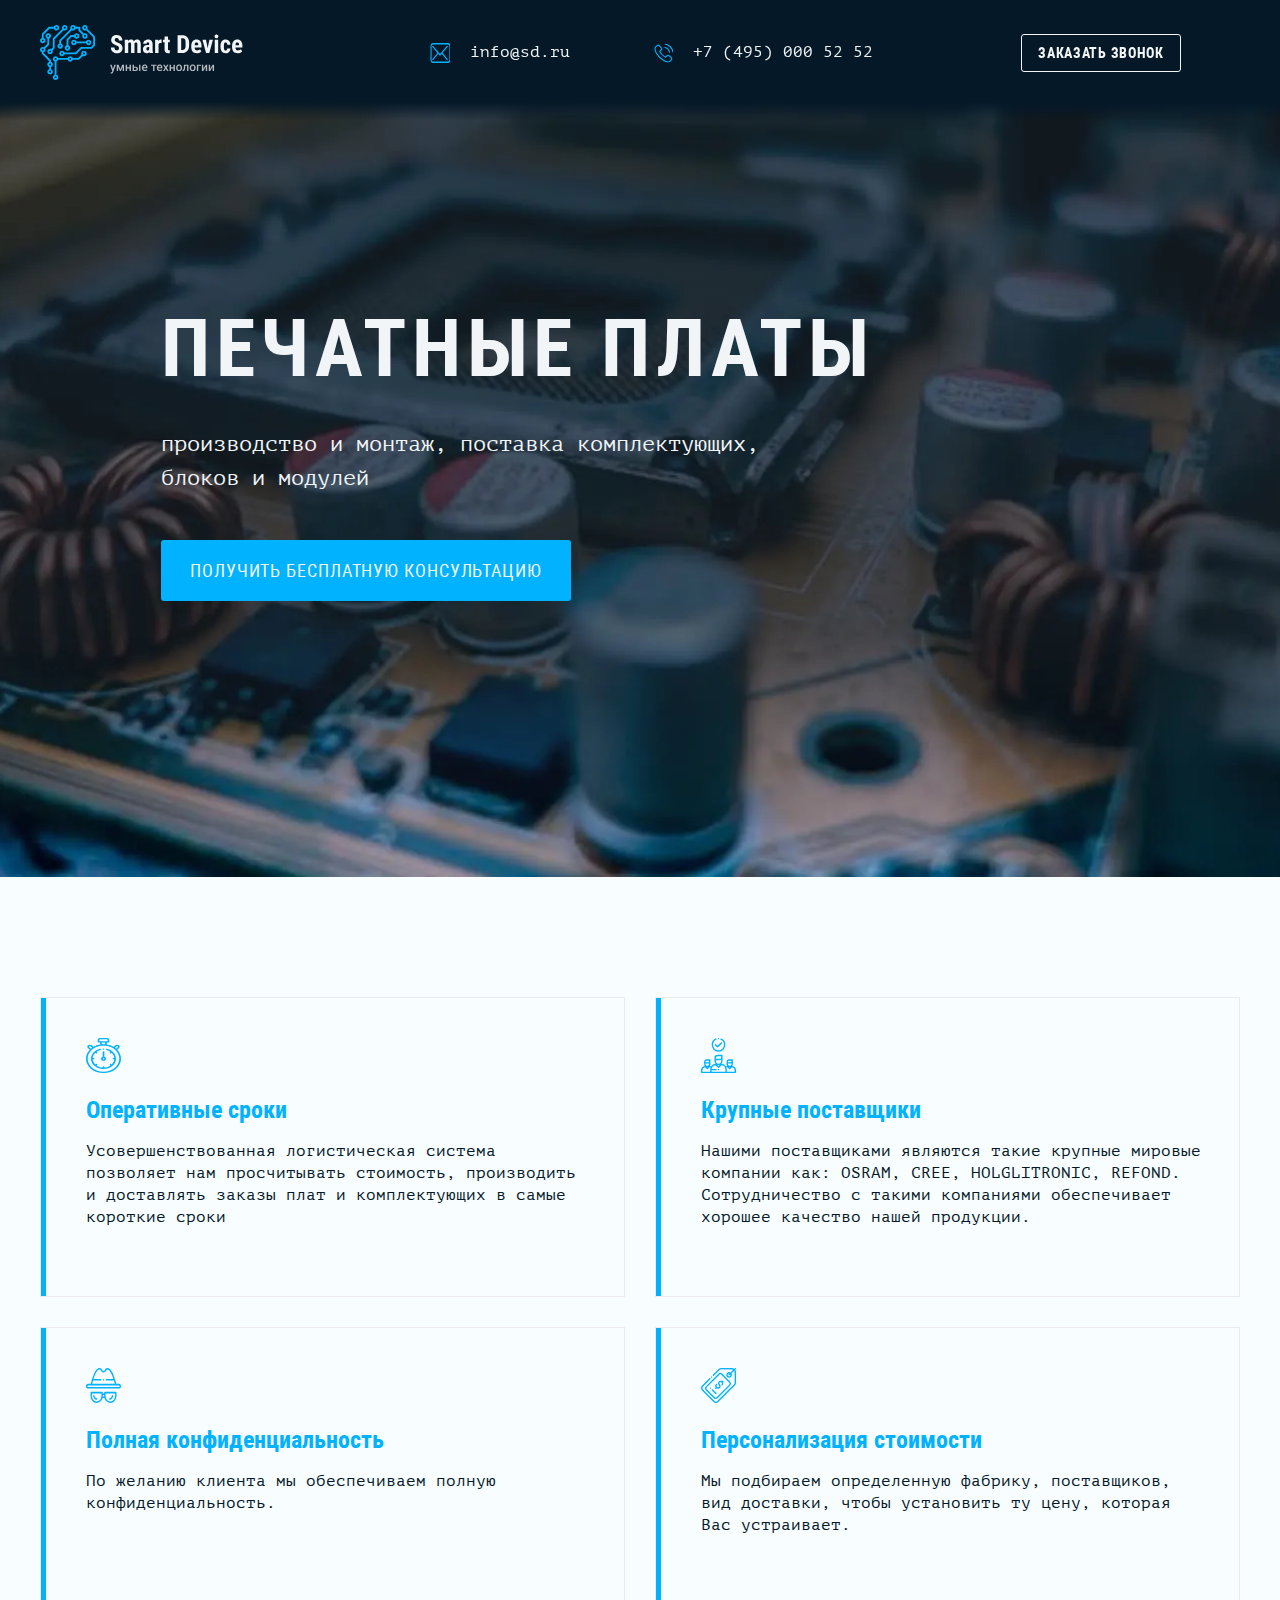
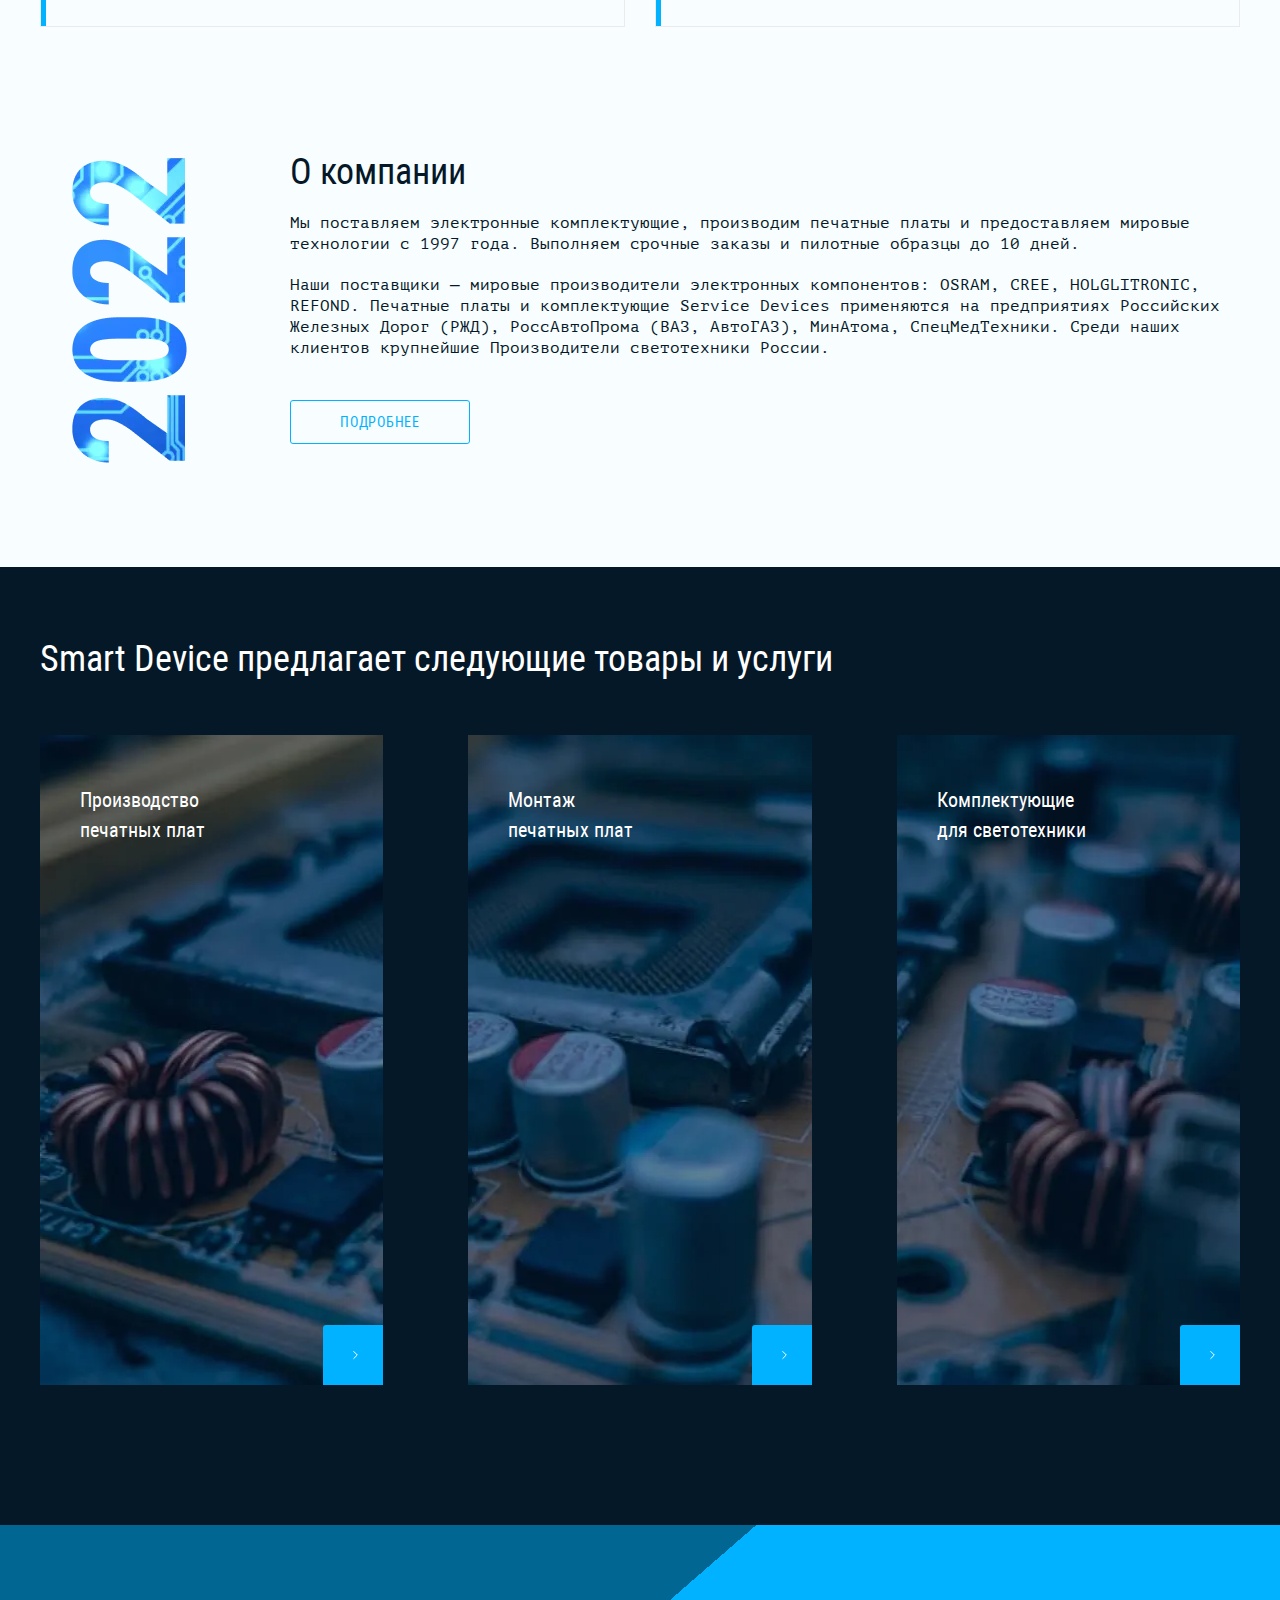
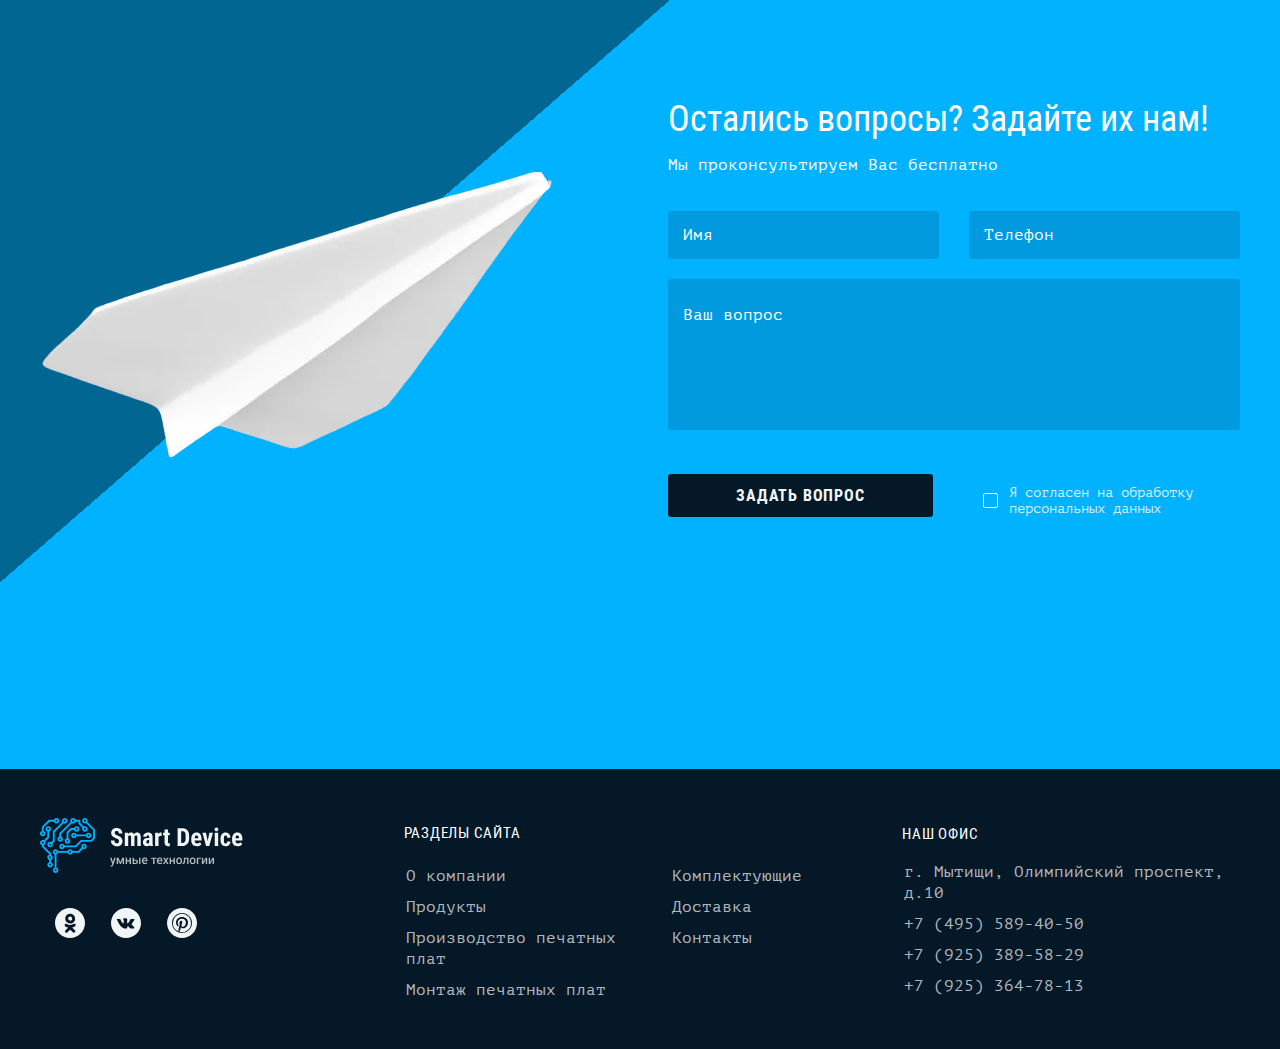
==== index.html @ c91c48a9 "first commit" ====
<!DOCTYPE html>
<html lang="ru">
  <head>
    <meta charset="UTF-8">
    <meta http-equiv="X-UA-Compatible" content="IE=edge">
    <meta name="viewport" content="width=device-width, initial-scale=1.0">
    <meta name="description" content="Smart Device">
    <title>Smart Device</title>
    <link rel="preload" href="fonts/ptmono.woff2" type="font/woff2" as="font" crossorigin="anonymous"><link rel="preload" href="fonts/Robotocondensed.woff2" type="font/woff2" as="font" crossorigin="anonymous"><link rel="preload" href="fonts/Robotocondensedbold.woff2" type="font/woff2" as="font" crossorigin="anonymous">
    <link rel="stylesheet" href="css/style.min.css">
    <link rel="icon" href="favicon.ico">
    <link rel="icon" href="img/favicons/favicon.svg" type="image/svg+xml">
    <link rel="apple-touch-icon" href="img/favicons/apple-touch-icon.png">
  </head>
  <body>
    <header class="main-header">
      <div class="container">
        <div class="main-header__wrapper">
          <a class="main-header__logo logo" href="index.html" aria-label="Главная страница">
            <picture>
              <source media="(max-width: 767px)" srcset="img/background-image/icons/logo-mobile.svg" width="35" height="35">
              <img class="logo__img" src="img/background-image/icons/logo-desktop.svg" width="215" height="55" alt="Логотип магазина печатных плат Smart Device">
            </picture>
          </a>
          <ul class="main-header__list contacts-list list">
            <li class="contacts-list__item">
              <a class="contacts-list__link" href="mailto:info@sd.ru" aria-label="Написать в магазин Smart Device">
                <svg class="contacts-list__icon" viewBox="0 0 20 20" aria-hidden="true" focusable="false" width="20" height="20">
                  <use xlink:href="img/sprite.svg#mail"></use>
                </svg>
                <span class="contacts-list__text">info@sd.ru</span>
              </a>
            </li>
              <li class="contacts-list__item">
              <a class="contacts-list__link" href="tel:+74950005252" aria-label="Позвонить в магазин Smart Device">
                  <svg class="contacts-list__icon" viewBox="0 0 20 20" aria-hidden="true" focusable="false" width="19" height="20">
                    <use xlink:href="img/sprite.svg#phone"></use>
                  </svg>
                  <span class="contacts-list__text">+7 (495) 000 52 52</span>
                </a>
            </li>
          </ul>
          <button class="main-header__button button button--transparent" data-open-modal="feedback">Заказать звонок</button>
        </div>
      </div>
    </header>
      <main>
        <h1 class="visually-hidden">Интернет-магазин печатных плат Smart Device</h1>
        <section class="promo">
          <div class="promo__image-wrapper">
          <picture>
            <source type="image/webp" media="(max-width: 767px)" srcset="img/background-image/mobile/promo.webp 1x, img/background-image/retina/promo-mobile@2x.webp 2x">
            <source type="image/webp" media="(max-width: 1023px)" srcset="img/background-image/tablet/promo.webp 1x, img/background-image/retina/promo-tablet@2x.webp 2x">
            <source type="image/webp" srcset="img/background-image/desktop/promo-image-desktop.webp 1x, img/background-image/retina/promo-desktop@2x.webp 2x">
            <source media="(max-width: 767px)" srcset="img/background-image/mobile/promo.jpg 1x, img/background-image/retina/promo-mobile@2x.jpg 2x">
            <source media="(max-width: 1023px)" srcset="img/background-image/tablet/promo.jpg 1x, img/background-image/retina/promo-tablet@2x.jpg 2x">
            <img class="promo__img" src="img/background-image/desktop/promo-image-desktop.jpg" srcset="img/background-image/retina/promo-desktop@2x.jpg" width="350" height="650" alt="Фон для блока Промо">
          </picture>
        </div>
          <div class="container promo__content">
          <h2>Печатные платы</h2>
          <p>производство и&nbsp;монтаж, поставка комплектующих, <br>блоков и&nbsp;модулей</p>
          <a class="promo__link button" href="#feedback" aria-label="Перейти к форме обратной связи">
            <span class="promo__fulltext">Получить бесплатную консультацию</span>
            <span class="promo__shorttext">Получить консультацию</span>
          </a>
          </div>
        </section>
        <section class="features container">
          <h2 class="visually-hidden">Преимущества</h2>
          <ul class="features__list list">
            <li class="features__item">
              <svg class="features__icon" viewBox="0 0 35 35" aria-hidden="true" focusable="false" width="35" height="35">
                <use xlink:href="img/sprite.svg#clock"></use>
              </svg>
              <h3 class="features__title">Оперативные сроки</h3>
              <p class="features__text">Усовершенствованная логистическая система позволяет нам <br>просчитывать стоимость, производить и&nbsp;доставлять заказы плат и&nbsp;комплектующих в&nbsp;самые короткие сроки</p>
            </li>
            <li class="features__item">
              <svg class="features__icon" viewBox="0 0 35 35" aria-hidden="true" focusable="false" width="35" height="35">
                <use xlink:href="img/sprite.svg#provider"></use>
              </svg>
              <h3 class="features__title">Крупные поставщики</h3>
              <p class="features__text">Нашими поставщиками являются такие крупные мировые компании как: OSRAM, CREE, <br> HOLGLITRONIC, REFOND. Сотрудничество с&nbsp;такими <br> компаниями обеспечивает хорошее качество нашей продукции.
              </p>
            </li>
            <li class="features__item features__item--short">
              <svg class="features__icon" viewBox="0 0 35 35" aria-hidden="true" focusable="false" width="35" height="35">
                <use xlink:href="img/sprite.svg#confidential"></use>
              </svg>
              <h3 class="features__title">Полная конфиденциальность</h3>
              <p class="features__text">По&nbsp;желанию клиента мы&nbsp;обеспечиваем полную конфиденциальность.
              </p>
            </li>
            <li class="features__item features__item--short">
              <svg class="features__icon" viewBox="0 0 35 35" aria-hidden="true" focusable="false" width="35" height="35">
                <use xlink:href="img/sprite.svg#price-tag"></use>
              </svg>
              <h3 class="features__title">Персонализация стоимости</h3>
              <p class="features__text">Мы подбираем определенную&nbsp;фабрику, поставщиков, вид <br> доставки, чтобы <br> установить ту&nbsp;цену, <br> которая Вас устраивает.
              </p>
            </li>
          </ul>
        </section>
        <section class="about">
          <div class="about-wrapper container" data-accordion="parent">
            <div class="about__image-wrapper">
              <picture>
                <source type="image/webp" srcset="img/background-image/desktop/2023.webp 1x, img/background-image/retina/2023@2x.webp 2x">
                <img class="about__image" src="img/background-image/desktop/2023.png" srcset="img/background-image/retina/2023@2x.png" width="150" height="320" loading="lazy" alt="Цифры 2022">
              </picture>
            </div>
            <div class="about__content"  data-accordion="element">
              <h3 class="about__title">О компании</h3>
              <div class="about__text-wrapper">
                <p>Мы&nbsp;поставляем электронные комплектующие, производим печатные платы и&nbsp;предоставляем мировые технологии с&nbsp;1997&nbsp;года. Выполняем срочные заказы и&nbsp;пилотные образцы до&nbsp;10&nbsp;дней.
                </p>
                <p>Наши поставщики&nbsp;&mdash; мировые производители электронных компонентов: OSRAM, CREE, HOLGLITRONIC, REFOND.
                <span class="about__text-mobile">Печатные платы и&nbsp;комплектующие Service Devices применяются на&nbsp;предприятиях Российских Железных Дорог (РЖД), РоссАвтоПрома (ВАЗ, АвтоГАЗ), МинАтома, СпецМедТехники. Среди наших клиентов крупнейшие Производители светотехники России.</span>
                </p>
                <div class="about__accordion-content" data-accordion="content">
                  <p class="about__text-more">Smart Device&nbsp;&mdash; это команда профессионалов. Через нас прошло более 1&nbsp;000&nbsp;000&nbsp;клиентов, 70% из&nbsp;которых продолжают сотрудничество по&nbsp;сей день. На&nbsp;данный момент насчитывается более 14&nbsp;офисов по&nbsp;всей стране и&nbsp;20&nbsp;городов присутствия.</p>
                  <p>Мы&nbsp;стремимся к&nbsp;постоянному развитию и&nbsp;повышению уровня качества продукции, производимой внутри компании. Использование инновационных технологий помогает экономить деньги и&nbsp;время наших клиентов.</p>
                </div>
              </div>
              <button class="about__button button button--white" type="button" data-accordion="button">Подробнее</button>
            </div>
          </div>
        </section>
        <section class="services">
          <div class="container">
            <h3>Smart Device предлагает&nbsp;следующие товары и&nbsp;услуги</h3>
            <h4>Товары и&nbsp;услуги <br> Smart Device</h4>
            <ul class="services__list">
              <li class="services__item">
                <a class="services__link" href="mounting.html" aria-label="Производство печатных плат">
                  <div class="services__image-wrapper">
                    <picture>
                      <source type="image/webp" media="(max-width: 767px)" srcset="img/background-image/mobile/card1.webp 1x, img/background-image/retina/card1-mobile@2x.webp 2x">
                      <source type="image/webp" media="(max-width: 1023px)" srcset="img/background-image/tablet/card1.webp 1x, img/background-image/retina/card1-tablet@2x.webp 2x">
                      <source type="image/webp" srcset="img/background-image/desktop/card1.webp 1x, img/background-image/retina/card1-desktop@2x.webp 2x">
                      <source media="(max-width: 767px)" srcset="img/background-image/mobile/card1.jpg 1x, img/background-image/retina/card1-mobile@2x.jpg 2x">
                      <source media="(max-width: 1023px)" srcset="img/background-image/tablet/card1.jpg 1x, img/background-image/retina/card1-tablet@2x.jpg 2x">
                      <img src="img/background-image/desktop/card1.png" srcset="img/background-image/retina/card1-desktop@2x.jpg" width="350" height="650" loading="lazy" alt="Фон для карточки 1">
                    </picture>
                  </div>
                  <div class="services__item-content">
                    <h5>Производство <br> печатных плат</h5>
                  </div>
                  <span class="services__button">
                    <svg class="services__icon" aria-hidden="true" focusable="false" width="10" height="10">
                      <use xlink:href="img/sprite.svg#services-arrow"></use>
                    </svg>
                  </span>
                </a>
              </li>
              <li class="services__item">
                <a class="services__link" href="production.html" aria-label="Производство печатных плат">
                  <div class="services__image-wrapper">
                    <picture>
                      <source type="image/webp" media="(max-width: 767px)" srcset="img/background-image/mobile/card2.webp 1x, img/background-image/retina/card2-mobile@2x.webp 2x">
                      <source type="image/webp" media="(max-width: 1023px)" srcset="img/background-image/tablet/card2.webp 1x, img/background-image/retina/card2-tablet@2x.webp 2x">
                      <source type="image/webp" srcset="img/background-image/desktop/card2.webp 1x, img/background-image/retina/card2-desktop@2x.webp 2x">
                      <source media="(max-width: 767px)" srcset="img/background-image/mobile/card2.jpg 1x, img/background-image/retina/card2-mobile@2x.jpg 2x">
                      <source media="(max-width: 1023px)" srcset="img/background-image/tablet/card2.jpg 1x, img/background-image/retina/card2-tablet@2x.jpg 2x">
                      <img src="img/background-image/desktop/card2.png" srcset="img/background-image/retina/card2-desktop@2x.jpg" width="350" height="650" loading="lazy" alt="Фон для карточки 2">
                    </picture>
                  </div>
                  <div class="services__item-content">
                    <h5>Монтаж <br> печатных плат</h5>
                  </div>
                  <span class="services__button">
                  <svg class="services__icon" aria-hidden="true" focusable="false" width="10" height="10">
                    <use xlink:href="img/sprite.svg#services-arrow"></use>
                  </svg>
                  </span>
                </a>
              </li>
              <li class="services__item">
                <a class="services__link" href="components.html" aria-label="Комплектующие для светотехники">
                  <div class="services__image-wrapper">
                    <picture>
                      <source type="image/webp" media="(max-width: 767px)" srcset="img/background-image/mobile/card3.webp 1x, img/background-image/retina/card3-mobile@2x.webp 2x">
                      <source type="image/webp" media="(max-width: 1023px)" srcset="img/background-image/tablet/card3.webp 1x, img/background-image/retina/card3-tablet@2x.webp 2x">
                      <source type="image/webp" srcset="img/background-image/desktop/card3.webp 1x, img/background-image/retina/card3-desktop@2x.webp 2x">
                      <source media="(max-width: 767px)" srcset="img/background-image/mobile/card3.jpg 1x, img/background-image/retina/card3-mobile@2x.jpg 2x">
                      <source media="(max-width: 1023px)" srcset="img/background-image/tablet/card3.jpg 1x, img/background-image/retina/card3-tablet@2x.jpg 2x">
                      <img src="img/background-image/desktop/card3.png" srcset="img/background-image/retina/card3-desktop@2x.jpg" width="350" height="650" loading="lazy" alt="Фон для карточки 3">
                    </picture>
                  </div>
                  <div class="services__item-content">
                    <h5>Комплектующие <br> для светотехники</h5>
                  </div>
                  <span class="services__button">
                    <svg class="services__icon" aria-hidden="true" focusable="false" width="10" height="10">
                      <use xlink:href="img/sprite.svg#services-arrow"></use>
                    </svg>
                  </span>
                </a>
              </li>
            </ul>
          </div>
        </section>
        <section class="feedback" id="feedback">
          <div class="container feedback__wrapper" data-form-validate data-callback="base">
            <div class="feedback__image-wrapper">
              <picture>
              <source type="image/webp" srcset="img/background-image/desktop/paper_airplane.webp 1x, img/background-image/retina/paper_airplane@2x.webp 2x">
              <img src="img/background-image/desktop/paper_airplane.png" srcset="img/background-image/retina/paper_airplane@2x.png" width="510" height="285" loading="lazy" alt="Изображение бумажного самолета">
            </picture>
            </div>
            <div class="feedback__content-wrapper">
              <h5 class="feedback__subtitle">Остались вопросы? Задайте их&nbsp;нам!</h5>
              <p>Мы&nbsp;проконсультируем Вас бесплатно</p>
              <form class="feedback__form feedback-form" action="https://echo.htmlacademy.ru/" method="post">
                <div class="feedback-form__input-wrapper">
                  <label for="name" data-required data-validate-type="text" data-limitation="name" data-message-base="Обязательное поле" data-message-extra="Проверьте корректность заполнения поля">
                    <input class="feedback-form__input" type="text" name="name" id="name" placeholder="Имя" aria-label="Укажите ваше имя" autocomplete="off" required data-focus>
                  </label>
                  <label for="phone" data-required data-validate-type="phone" data-message-base="Обязательное поле" data-message-extra="Проверьте корректность заполнения поля">
                    <input class="feedback-form__input" type="tel" name="tel" id="phone" placeholder="Телефон" aria-label="Укажите ваш номер телефона" required  autocomplete="off">
                  </label>
                </div>
                <label for="question">
                  <textarea class="feedback-form__textarea" name="question" id="question" placeholder="Ваш вопрос" rows="6" aria-label="Задайте ваш вопрос"></textarea>
                </label>
                <div class="feedback-form__button-wrapper">
                  <label class="feedback-form__checkbox-wrapper" for="approval" data-required data-validate-type="checkbox" data-message-base="Обязательное поле">
                    <input class="feedback-form__checkbox" type="checkbox" name="approval" id="approval" aria-label="Согласие на обработку персональных данных">
                    <span>Я&nbsp;согласен на&nbsp;обработку <br> персональных данных</span>
                  </label>
                  <button class="feedback-form__button button button--dark" type="submit">Задать вопрос</button>
                </div>
              </form>
            </div>
          </div>
        </section>
      </main>
      <footer class="page-footer">
        <div class="page-footer__wrapper container" data-accordion="parent" data-destroy="(max-width: 767px)" data-single>
          <section class="page-footer__social social">
            <h5 class="visually-hidden">Социальные сети</h5>
            <a class="social__logo logo" href="index.html" aria-label="Главная страница">
              <img class="logo__img logo__img--footer" src="img/background-image/icons/logo-desktop.svg" width="215" height="55" alt="Логотип магазина печатных плат Smart Device" loading="lazy">
            </a>
            <ul class="social__social-list social-list list">
              <li class="social-list__item">
                <a class="social-list__link social-list__link--ok" href="#" target="_blank" aria-label="Перейти на нашу страницу в Одноклассниках">
                  <svg class="social-list__icon" viewBox="0 0 40 40" aria-hidden="true" focusable="false" width="40" height="40">
                    <use xlink:href="img/sprite.svg#ok"></use>
                  </svg>
                </a>
              </li>
              <li class="social-list__item">
                <a class="social-list__link social-list__link--vk" href="#" target="_blank" aria-label="Перейти на нашу страницу Вконтакте">
                  <svg class="social-list__icon" viewBox="0 0 40 40" aria-hidden="true" focusable="false" width="40" height="40">
                    <use xlink:href="img/sprite.svg#vk"></use>
                  </svg>
                </a>
              </li>
              <li class="social-list__item">
                <a class="social-list__link social-list__link--pinterest" href="#" target="_blank" aria-label="Перейти на нашу страницу в Пинтерест">
                  <svg class="social-list__icon" viewBox="0 0 40 40" aria-hidden="true" focusable="false" width="40" height="40">
                    <use xlink:href="img/sprite.svg#pinterest"></use>
                  </svg>
                </a>
              </li>
            </ul>
          </section>
          <section class="page-footer__site-menu site-menu page-footer__accordion" data-accordion="element">
            <div class="site-menu__title-wrapper" data-accordion="button" tabindex="0" aria-label="Развернуть/свернуть список с разделами сайта">
              <h5 class="site-menu__title">Разделы сайта</h5>
              <button class="site-menu__button" type="button"></button>
            </div>
            <div class="site-menu__wrapper" data-accordion="content">
              <nav class=" site-menu__navigation footer-navigation page-footer__accordion-content">
                <ul class="footer-navigation__list list">
                  <li class="footer-navigation__item">
                    <a class="footer-navigation__link" href="#">О компании</a>
                  </li>
                  <li class="footer-navigation__item">
                    <a class="footer-navigation__link" href="#">Продукты</a>
                  </li>
                  <li class="footer-navigation__item">
                    <a class="footer-navigation__link" href="production.html">Производство&nbsp;печатных <br> плат</a>
                  </li>
                  <li class="footer-navigation__item">
                    <a class="footer-navigation__link" href="mounting.html">Монтаж печатных плат</a>
                  </li>
                </ul>
                <ul class="footer-navigation__list list">
                  <li class="footer-navigation__item">
                    <a class="footer-navigation__link" href="components.html">Комплектующие</a>
                  </li>
                  <li class="footer-navigation__item">
                    <a class="footer-navigation__link" href="#">Доставка</a>
                  </li>
                  <li class="footer-navigation__item">
                    <a class="footer-navigation__link" href="#">Контакты</a>
                  </li>
                </ul>
              </nav>
            </div>
    </section>
    <section class="page-footer__contacts footer-contacts page-footer__accordion" data-accordion="element">
      <div class="footer-contacts__title-wrapper" data-accordion="button" aria-label="Развернуть/свернуть список контактов">
        <h5 class="footer-contacts__title">Наш офис</h5>
        <button class="footer-contacts__button" type="button"></button>
      </div>
        <div>
          <ul class="footer-contacts__list list page-footer__accordion-content" data-accordion="content">
            <li class="footer-contacts__item">
              <address class="footer-contacts__address">г.&nbsp;Мытищи,&nbsp;Олимпийский&nbsp;проспект, д.10</address>
            </li>
            <li class="footer-contacts__item">
              <a class="footer-contacts__link" href="tel:+74955894050" aria-label="Позвонить в магазин Smart Device">+7 (495) 589-40-50</a>
            </li>
            <li class="footer-contacts__item">
              <a class="footer-contacts__link" href="tel:+79253895829" aria-label="Позвонить в магазин Smart Device">+7 (925) 389-58-29</a>
            </li>
            <li class="footer-contacts__item">
              <a class="footer-contacts__link" href="tel:+79253647813" aria-label="Позвонить в магазин Smart Device">+7 (925) 364-78-13</a>
            </li>
          </ul>
        </div>
    </section>
        </div>
      </footer>


    <!-- Модалки -->
    <div class="modal modal--preload" data-modal="feedback">
      <div class="modal__wrapper">
        <div class="modal__overlay" data-close-modal></div>
        <div class="modal__content">
          <button class="modal__close-btn" type="button" aria-label="Закрыть попап" data-close-modal>
            <svg viewBox="0 0 20 20" width="20" height="20">
              <use xlink:href="img/sprite.svg#close-button"></use>
            </svg>
          </button>
          <div class="modal__feedback-form" data-form-validate>
            <h5>Закажите звонок</h5>
            <p>Оставьте контакты, мы&nbsp;проконсультируем <br> вас бесплатно в&nbsp;удобное время</p>
            <form class="feedback-form feedback-form--modal" action="https://echo.htmlacademy.ru/" method="post">
              <div class="feedback-form__input-wrapper--modal feedback-form__input-wrapper">
                <label for="name-modal" data-required data-validate-type="text" data-limitation="name" data-message-base="Обязательное поле" data-message-extra="Проверьте корректность заполнения поля">
                  <input class="feedback-form__input" type="text" name="name" id="name-modal"type="text" name="name" id="name" placeholder="Имя" aria-label="Укажите ваше имя" autocomplete="off" required data-focus>
                </label>
                <label for="phone-modal" data-required data-validate-type="phone" data-message-base="Обязательное поле" data-message-extra="Проверьте корректность заполнения поля">
                  <input class="feedback-form__input" type="tel" name="tel" id="phone-modal" placeholder="Телефон" aria-label="Укажите ваш номер телефона" required>
                </label>
              </div>
              <textarea name="question" placeholder="Ваш вопрос" rows="6" aria-label="Задайте ваш вопрос"></textarea>
              <div class="feedback-form__button-wrapper feedback-form__button-wrapper--modal">
                <label class="feedback-form__checkbox-wrapper" data-required data-validate-type="checkbox" data-message-base="Обязательное поле">
                  <input type="checkbox" name="approval" aria-label="Согласие на обработку персональных данных">
                  <span>Я&nbsp;согласен на&nbsp;обработку персональных данных</span>
                </label>
                <button class="feedback-form__button button button--dark button--modal" type="submit">Отправить</button>
              </div>
            </form>
          </div>
        </div>
      </div>
    </div>
    <script src="js/vendor.min.js"></script>
    <script src="js/main.min.js"></script>
  </body>
</html>
---- css/style.min.css ----
/*! normalize.css v8.0.1 | MIT License | github.com/necolas/normalize.css */
html{-webkit-text-size-adjust:100%}details,main{display:block}h1{margin:.67em 0;font-size:2em}hr{-webkit-box-sizing:content-box;box-sizing:content-box;height:0;overflow:visible}code,kbd,pre,samp{font-size:1em;font-family:monospace,monospace}a{background-color:transparent;color:#041827;text-decoration:none}abbr[title]{-webkit-text-decoration:underline dotted;text-decoration:underline dotted;border-bottom:none}b,strong{font-weight:bolder}small{font-size:80%}sub,sup{position:relative;font-size:75%;line-height:0;vertical-align:baseline}sub{bottom:-.25em}sup{top:-.5em}img{border-style:none}button,input,optgroup,select,textarea{margin:0;font-size:100%;line-height:1.15;font-family:inherit}button,input{overflow:visible}button,select{text-transform:none}[type=button]::-moz-focus-inner,[type=reset]::-moz-focus-inner,[type=submit]::-moz-focus-inner,button::-moz-focus-inner{padding:0;border-style:none}[type=button]:-moz-focusring,[type=reset]:-moz-focusring,[type=submit]:-moz-focusring,button:-moz-focusring{outline:1px dotted ButtonText}fieldset{padding:.35em .75em .625em}legend{display:table;max-width:100%;color:inherit;white-space:normal}progress{vertical-align:baseline}textarea{overflow:auto;resize:none}[type=checkbox],[type=radio],legend{-webkit-box-sizing:border-box;box-sizing:border-box;padding:0}[type=number]::-webkit-inner-spin-button,[type=number]::-webkit-outer-spin-button{height:auto}[type=search]{outline-offset:-2px;-webkit-appearance:textfield}[type=search]::-webkit-search-decoration{-webkit-appearance:none}::-webkit-file-upload-button{font:inherit;-webkit-appearance:button}summary{display:list-item}[hidden],template{display:none}@font-face{font-family:"Roboto Condensed";font-style:bold;font-weight:700;src:url(../fonts/Robotocondensedbold.woff2) format("woff2"),url(../fonts/Robotocondensedbold.woff) format("woff");font-display:swap}@font-face{font-family:"Roboto Condensed";font-style:normal;font-weight:400;src:url(../fonts/Robotocondensed.woff2) format("woff2"),url(../fonts/Robotocondensed.woff) format("woff");font-display:swap}@font-face{font-family:"PT Mono";font-style:normal;font-weight:400;src:url(../fonts/ptmono.woff2) format("woff2"),url(../fonts/ptmono.woff2) format("woff");font-display:swap}*,::after,::before{-webkit-box-sizing:border-box;box-sizing:border-box}body,html{padding:0;scroll-behavior:smooth;height:100%;margin:0}html{font-style:normal;font-family:"PT Mono","Courier New",monospace;font-size:16px;line-height:21px;color:#041827;-webkit-font-smoothing:antialiased;-moz-osx-font-smoothing:grayscale;text-rendering:optimizeLegibility}body{width:100%;display:-webkit-box;display:-ms-flexbox;display:flex;-webkit-box-orient:vertical;-webkit-box-direction:normal;-ms-flex-direction:column;flex-direction:column;overflow-x:hidden;background-color:#f8fdff}main{-webkit-box-flex:1;-ms-flex:1 0 auto;flex:1 0 auto}img,video{display:block;max-width:100%;height:auto}input:-webkit-autofill{-webkit-box-shadow:inset 0 0 0 1000px #f2f5f6;box-shadow:inset 0 0 0 1000px #f2f5f6;-webkit-text-fill-color:#041827}input,select,textarea{border-radius:0}input::-webkit-input-placeholder,textarea::-webkit-input-placeholder{opacity:1}input::-moz-placeholder,textarea::-moz-placeholder{opacity:1}input:-ms-input-placeholder,textarea:-ms-input-placeholder{opacity:1}input::-ms-input-placeholder,textarea::-ms-input-placeholder{opacity:1}input::placeholder,textarea::placeholder{opacity:1}input:invalid,textarea:invalid{-webkit-box-shadow:none;box-shadow:none}input::-ms-clear,input::-ms-reveal{display:none}input[type=search]::-webkit-search-cancel-button,input[type=search]::-webkit-search-decoration,input[type=search]::-webkit-search-results-button,input[type=search]::-webkit-search-results-decoration{-webkit-appearance:none;appearance:none}input::-webkit-inner-spin-button,input::-webkit-outer-spin-button{margin:0;-webkit-appearance:none;appearance:none}input[type=number]{-webkit-appearance:textfield;-moz-appearance:textfield;appearance:textfield}input:matches([type=email],[type=number],[type=password],[type=search],[type=tel],[type=text],[type=url]),select,textarea{-webkit-appearance:none;-moz-appearance:none;appearance:none}[type=button],[type=reset],[type=submit],button{-webkit-appearance:none;-moz-appearance:none;appearance:none}.wrapper{position:relative;display:-webkit-box;display:-ms-flexbox;display:flex;-webkit-box-orient:vertical;-webkit-box-direction:normal;-ms-flex-direction:column;flex-direction:column;min-height:100vh;min-height:calc(100*var(--vh, 1vh))}.wrapper .footer,.wrapper .header{-ms-flex-negative:0;flex-shrink:0}.wrapper main{-webkit-box-flex:1;-ms-flex-positive:1;flex-grow:1}.rouble{font-family:"Rouble","Arial",sans-serif;text-transform:lowercase!important;font-weight:400!important}.visually-hidden{position:absolute;width:1px;height:1px;margin:-1px;padding:0;overflow:hidden;white-space:nowrap;border:0;clip:rect(0 0 0 0);-webkit-clip-path:inset(100%);clip-path:inset(100%)}.scroll-lock-ios{position:fixed;overflow:hidden}.scroll-lock{overflow:hidden}.no-scrollbar{-ms-overflow-style:none;scrollbar-width:none}.no-scrollbar::-webkit-scrollbar{display:none}.no-transition{-webkit-transition:none!important;-o-transition:none!important;transition:none!important}.js-focus-visible :focus:not(.focus-visible){outline:0}.container{-webkit-box-flex:1;-ms-flex-positive:1;flex-grow:1;width:100%;max-width:1302px;margin:0 auto;padding:0 40px}.button{display:-webkit-inline-box;display:-ms-inline-flexbox;display:inline-flex;-webkit-box-pack:center;-ms-flex-pack:center;justify-content:center;min-width:410px;padding:20px 25px;text-align:center;text-transform:uppercase;font-family:"Roboto Condensed",sans-serif;color:#f2f5f6;letter-spacing:.05em;background-color:#00b2ff;border:0;border-radius:3px;cursor:pointer}.button--transparent{min-width:160px;max-width:200px;padding:10px 15px;background-color:transparent;border:#f2f5f6 1px solid;border-radius:3px;font-weight:700;font-size:14px;line-height:16px}.button--dark{padding:12px 20px;min-width:150px;-ms-flex-preferred-size:265px;flex-basis:265px;font-weight:700;font-size:16px;line-height:19px;background-color:#041827}.button--white{min-width:180px;padding:13px 20px;background-color:#f8fdff;color:#00b2ff;border:1px solid #00b2ff;font-size:14px;line-height:16px;letter-spacing:.05em}.button--modal{-ms-flex-preferred-size:auto;flex-basis:auto;width:100%;padding:15px 0}.button:disabled{opacity:.5;pointer-events:none}.button.focus-visible:focus{border:0;outline:2px solid #00b2ff}.main-header{z-index:100;padding-top:25px;padding-bottom:20px;background:-webkit-gradient(linear,left top,left bottom,color-stop(84.9%,#041827),to(rgba(4,24,39,0)));background:-o-linear-gradient(top,#041827 84.9%,rgba(4,24,39,0) 100%);background:linear-gradient(180deg,#041827 84.9%,rgba(4,24,39,0) 100%);position:fixed;top:0;min-height:120px;width:100%;text-align:center}.main-header__wrapper{display:-webkit-box;display:-ms-flexbox;display:flex;-webkit-box-align:center;-ms-flex-align:center;align-items:center;-webkit-box-pack:justify;-ms-flex-pack:justify;justify-content:space-between;-ms-flex-wrap:wrap;flex-wrap:wrap;padding-right:59px}.contacts-list__link.focus-visible:focus,.logo.focus-visible:focus{outline:2px solid #00b2ff}.logo__img{width:215px;height:55px}.contacts-list,.contacts-list__link{display:-webkit-box;display:-ms-flexbox;display:flex;-webkit-box-align:center;-ms-flex-align:center;align-items:center}.contacts-list{margin:0;padding:0 0 0 27px;list-style-type:none;-webkit-box-pack:justify;-ms-flex-pack:justify;justify-content:space-between;-ms-flex-wrap:wrap;flex-wrap:wrap;-ms-flex-preferred-size:480px;flex-basis:480px}.contacts-list__link{gap:20px;padding:5px;color:#f2f5f6}.contacts-list__link:hover{opacity:.6}.contacts-list__link:hover svg{color:#fff}.contacts-list__text{display:block}.promo{position:relative;min-height:877px}.features__item::before,.promo::after{content:"";position:absolute;top:0;height:100%}.promo::after{z-index:-10;right:0;width:100%;background-color:#374758}.promo__image-wrapper{position:absolute;top:0;min-width:320px;width:100vw;height:100%;z-index:-1;min-height:873px}.promo img{width:100vw;height:100%;-o-object-fit:cover;object-fit:cover}.promo__content{padding-top:302px;padding-left:161px;padding-bottom:276px}.promo__content h2{margin:0 0 31px;font-size:80px;line-height:94px;letter-spacing:.07em;color:#f2f5f7;text-transform:uppercase}.promo p{margin:0 0 45px;font-size:22px;line-height:34px;color:#f2f5f7}.promo__link{cursor:pointer;font-size:18px}.promo__fulltext{display:block}.features br,.promo__shorttext,.services h4{display:none}.features{padding-top:120px}.features__list{display:-ms-grid;display:grid;-ms-grid-columns:(1fr)[2];grid-template-columns:repeat(2,1fr);-webkit-column-gap:30px;-moz-column-gap:30px;column-gap:30px;row-gap:30px;margin:0;padding:0;list-style-type:none}.features__item{position:relative;min-height:300px;padding:40px 30px 20px 45px;border:1px solid #ebebeb}.features__item::before{left:0;width:5px;background-color:#00b2ff}.about h3,.features__item h3,.promo__content h2{font-family:"Roboto Condensed",sans-serif}.features__item h3{margin:0 0 13px;font-size:24px;line-height:34px;color:#00b2ff}.features p{margin:0;line-height:22px}.features__icon{margin-bottom:14px;color:#00b2ff}.features__item:hover{color:#f2f5f6;background-color:#00b2ff}.features__item:hover .features__icon,.features__item:hover h3{color:#f2f5f6}.about,.about-wrapper{display:-webkit-box;display:-ms-flexbox;display:flex}.about{position:relative;padding-top:120px;padding-bottom:123px}.about-wrapper{-webkit-box-align:center;-ms-flex-align:center;align-items:center;-webkit-box-pack:justify;-ms-flex-pack:justify;justify-content:space-between}.about__image-wrapper{position:absolute;content:"";top:121px;-ms-flex-negative:0;flex-shrink:0;margin-right:100px}.about__image,.about__image-wrapper{width:150px;height:320px}.about__content{display:-webkit-box;display:-ms-flexbox;display:flex;-webkit-box-orient:vertical;-webkit-box-direction:normal;-ms-flex-direction:column;flex-direction:column;-webkit-box-align:start;-ms-flex-align:start;align-items:start;padding-left:250px}.about h3{margin:0;font-weight:400;font-size:36px;line-height:51px}.about__text-wrapper{margin-bottom:41px}.about p{margin:15px 0 0}.about p:not(:last-of-type){margin-bottom:20px}.services{padding-top:67px;padding-bottom:140px;background-color:#041827}.services__link{padding-bottom:20px;color:#fff;text-decoration:none;height:100%;cursor:pointer;display:block}.services__link:focus,.services__link:hover{outline:2px solid #00b2ff}.feedback input:hover,.feedback textarea:hover,.services__link:active{opacity:.6}.feedback h5,.services h3,.services__item h5{margin:0 0 50px;font-family:"Roboto Condensed",sans-serif;font-weight:400;font-size:36px;line-height:51px;color:#fff}.services__list{display:-ms-grid;display:grid;-ms-grid-columns:(1fr)[3];grid-template-columns:repeat(3,1fr);-webkit-column-gap:85px;-moz-column-gap:85px;column-gap:85px;row-gap:85px;margin:0;padding:0;list-style-type:none}.services__item{width:100%;min-height:650px;position:relative}.services__image-wrapper{height:100%;position:absolute;top:0;z-index:0}.services__item-content{position:relative;z-index:5;padding-top:50px;padding-left:40px}.feedback h5,.services__item h5{margin:0;font-size:20px;line-height:30px}.services__button{position:absolute;right:0;bottom:0;display:-webkit-box;display:-ms-flexbox;display:flex;-webkit-box-pack:center;-ms-flex-pack:center;justify-content:center;-webkit-box-align:center;-ms-flex-align:center;align-items:center;width:60px;height:60px;background:#00b2ff;border-radius:3px 0 0 0;border:0}.services__item img{width:350px;min-height:100%;-o-object-fit:fill;object-fit:fill}.services__icon{padding-left:5px}.feedback{padding-top:169px;padding-bottom:252px;background:-o-linear-gradient(311deg,#026693 33.6%,#00b2ff 33%);background:linear-gradient(139deg,#026693 33.6%,#00b2ff 33%)}.feedback-form--modal label,.feedback__form label,.feedback__wrapper{position:relative}.feedback__image-wrapper img{position:absolute;content:"";top:78px;left:42px;width:510px;height:285px}.feedback__content-wrapper{padding-left:628px}.feedback h5{margin:0 0 10px;font-size:36px;line-height:51px}.feedback p{margin:0 0 35px;color:#fff}.feedback input:focus,.feedback textarea:focus{-webkit-box-shadow:0 3px 10px #041827;box-shadow:0 3px 10px #041827}.feedback input:active{opacity:1}.feedback-form--modal label.is-invalid input,.feedback-form--modal label.is-invalid textarea,.feedback__form label.is-invalid input,.feedback__form label.is-invalid textarea{border:0;outline:2px solid #ff1553}.feedback-form--modal label.is-invalid input:focus,.feedback-form--modal label.is-invalid input:hover,.feedback-form--modal label.is-invalid textarea:focus,.feedback-form--modal label.is-invalid textarea:hover,.feedback__form label.is-invalid input:focus,.feedback__form label.is-invalid input:hover,.feedback__form label.is-invalid textarea:focus,.feedback__form label.is-invalid textarea:hover{border:0;outline:2px solid rgba(255,21,83,.5)}.feedback-form--modal label.is-valid input,.feedback__form label.is-valid input{border:0;outline:2px solid #22b259}.feedback-form--modal label.is-valid input:focus,.feedback-form--modal label.is-valid input:hover,.feedback__form label.is-valid input:focus,.feedback__form label.is-valid input:hover{border:0;outline:2px solid rgba(34,178,89,.5)}.feedback-form--modal label .input-message,.feedback__form label .input-message{position:absolute;left:0;bottom:-22px}.feedback-form--modal label .input-message.is-invalid,.feedback__form label .input-message.is-invalid{opacity:1;font-size:14px;color:red}.feedback-form--modal label .input-message.is-valid,.feedback__form label .input-message.is-valid{color:#15ab07}.page-footer{padding-top:49px;padding-bottom:48px;background-color:#041827}.page-footer__wrapper{display:-ms-grid;display:grid;-ms-grid-columns:1fr 1.3fr 1fr;grid-template-columns:1fr 1.3fr 1fr}.social,.social-list{display:-webkit-box;display:-ms-flexbox;display:flex}.social{-webkit-box-orient:vertical;-webkit-box-direction:normal;-ms-flex-direction:column;flex-direction:column;-webkit-box-align:start;-ms-flex-align:start;align-items:flex-start;gap:30px}.social-list{-ms-flex-wrap:wrap;flex-wrap:wrap;-webkit-box-align:center;-ms-flex-align:center;align-items:center;-webkit-box-pack:center;-ms-flex-pack:center;justify-content:center;gap:16px;margin:0;padding:0 50px 0 10px;list-style-type:none}.social-list__link{color:#f2f5f6}.social-list__link:hover{color:#00b2ff}.social-list__link:focus{outline:2px solid #00b2ff}.social-list__link:active{opacity:.6}.site-menu{padding-top:7px}.site-menu__title-wrapper{margin-bottom:23px}.footer-contacts h5,.site-menu h5{margin:0;font-family:"Roboto Condensed",sans-serif;font-weight:400;font-size:15px;line-height:16px;letter-spacing:.05em;color:#fff;text-transform:uppercase}.site-menu__button{display:none}.footer-contacts.is-active .site-menu__button::after,.site-menu.is-active .site-menu__button::after{-webkit-transform:rotate(180deg);-ms-transform:rotate(180deg);transform:rotate(180deg)}.footer-navigation,.footer-navigation__list{display:-webkit-box;display:-ms-flexbox;display:flex;gap:54px}.footer-navigation__list{-webkit-box-orient:vertical;-webkit-box-direction:normal;-ms-flex-direction:column;flex-direction:column;gap:10px;margin:0;padding:2px 0 0 2px;list-style-type:none}.footer-navigation__link{font-weight:400;text-decoration:none;color:rgba(255,255,255,.7)}.footer-navigation__link br{display:block}.footer-navigation__link:hover{color:#00b2ff}.footer-navigation__link:focus{outline:2px solid #00b2ff}.footer-navigation__link:active{opacity:.6}.footer-contacts{padding-top:8px;padding-left:26px}.footer-contacts__title-wrapper{margin-bottom:20px}.footer-contacts__button{display:none}.footer-contacts__list{margin:0;padding:0 0 0 2px;list-style-type:none}.footer-contacts__item:not(:last-of-type){margin-bottom:10px}.footer-contacts__address{font-style:normal;color:rgba(255,255,255,.7)}.footer-contacts__link{text-decoration:none;color:rgba(255,255,255,.7)}.footer-contacts__link:hover{color:#00b2ff}.footer-contacts__link:focus{border:0;outline:2px solid #00b2ff}.footer-contacts__link:active{opacity:.6}.modal{position:fixed;top:0;right:0;bottom:0;left:0;z-index:1000;display:-webkit-box;display:-ms-flexbox;display:flex;-webkit-box-orient:vertical;-webkit-box-direction:normal;-ms-flex-direction:column;flex-direction:column;overflow-y:auto;-webkit-overflow-scrolling:touch;background-color:rgba(3,16,27,.7);-webkit-transform:scale(1.2);-ms-transform:scale(1.2);transform:scale(1.2);visibility:hidden;opacity:0;-webkit-transition:opacity .6s cubic-bezier(.55,0,.1,1),visibility .6s cubic-bezier(.55,0,.1,1),-webkit-transform .6s cubic-bezier(.55,0,.1,1);-o-transition:opacity .6s cubic-bezier(.55,0,.1,1),transform .6s cubic-bezier(.55,0,.1,1),visibility .6s cubic-bezier(.55,0,.1,1);transition:opacity .6s cubic-bezier(.55,0,.1,1),transform .6s cubic-bezier(.55,0,.1,1),visibility .6s cubic-bezier(.55,0,.1,1);transition:opacity .6s cubic-bezier(.55,0,.1,1),transform .6s cubic-bezier(.55,0,.1,1),visibility .6s cubic-bezier(.55,0,.1,1),-webkit-transform .6s cubic-bezier(.55,0,.1,1);pointer-events:none;-ms-overflow-style:none;scrollbar-width:none}.modal::-webkit-scrollbar{display:none}.modal__wrapper{position:relative;display:-webkit-box;display:-ms-flexbox;display:flex;-ms-flex-negative:0;flex-shrink:0;-webkit-box-pack:center;-ms-flex-pack:center;justify-content:center;-webkit-box-align:center;-ms-flex-align:center;align-items:center;width:100%;min-height:100%;padding:60px 40px}.modal__overlay{position:absolute;top:0;left:0;width:100%;height:100%;cursor:pointer}.modal__content{position:relative;width:500px;padding:40px;background-color:#00b2ff}.modal__close-btn{position:absolute;top:22px;right:22px;z-index:1;width:40px;height:40px;padding:0;background:0 0;border:0;cursor:pointer}.feedback-form__input-wrapper input,.modal--responsive .modal__content{width:100%}.modal--fit-content .modal__content{width:auto}.modal--no-scale{-webkit-transform:none;-ms-transform:none;transform:none}.modal--preload{-webkit-transition:none;-o-transition:none;transition:none}.modal.is-active{-webkit-transform:scale(1);-ms-transform:scale(1);transform:scale(1);visibility:visible;opacity:1;pointer-events:auto}.modal__feedback-form h5{margin:0 0 5px;font-family:"Roboto Condensed",sans-serif;font-weight:400;font-size:30px;line-height:42px;color:#fff}.modal__feedback-form p{margin:0 0 40px;color:#fff}.feedback-form__input-wrapper--modal{-ms-grid-columns:1fr;grid-template-columns:1fr;gap:20px}.feedback-form--modal,.feedback-form__button-wrapper--modal{-webkit-box-orient:vertical;-webkit-box-direction:normal;-ms-flex-direction:column;flex-direction:column}.feedback-form--modal{display:-webkit-box;display:-ms-flexbox;display:flex}.feedback-form__button-wrapper--modal{-webkit-box-align:start;-ms-flex-align:start;align-items:flex-start}[data-accordion=element].is-active>[data-accordion=content]{max-height:100%}[data-accordion=parent].no-transition [data-accordion=content]{-webkit-transition:none;-o-transition:none;transition:none}[data-accordion=content]{max-height:0;-webkit-transition:max-height .3s;-o-transition:max-height .3s;transition:max-height .3s;overflow:hidden}.phone-mask input[type=tel]{font-size:26px;line-height:30px;min-width:300px;border:2px solid #000;outline:0;-webkit-transition:border .3s ease;-o-transition:border .3s ease;transition:border .3s ease}.phone-mask input[type=tel]:focus,.phone-mask input[type=tel]:hover{border-color:#2c39f2}.feedback-form__input-wrapper{display:-ms-grid;display:grid;-ms-grid-columns:(1fr)[2];grid-template-columns:repeat(2,1fr);-webkit-column-gap:30px;-moz-column-gap:30px;column-gap:30px;margin-bottom:20px}.feedback-form__input-wrapper input{-webkit-box-sizing:border-box;box-sizing:border-box;padding:15px;color:#fff;background:rgba(4,20,39,.15);border:0;border-radius:3px;outline:0;caret-color:#00b2ff}.feedback-form textarea::-webkit-input-placeholder,.feedback-form__input-wrapper input::-webkit-input-placeholder{color:#fff;font-weight:400;font-size:16px;line-height:22px}.feedback-form textarea::-moz-placeholder,.feedback-form__input-wrapper input::-moz-placeholder{color:#fff;font-weight:400;font-size:16px;line-height:22px}.feedback-form textarea:-ms-input-placeholder,.feedback-form__input-wrapper input:-ms-input-placeholder{color:#fff;font-weight:400;font-size:16px;line-height:22px}.feedback-form textarea::-ms-input-placeholder,.feedback-form__input-wrapper input::-ms-input-placeholder{color:#fff;font-weight:400;font-size:16px;line-height:22px}.feedback-form textarea::placeholder,.feedback-form__input-wrapper input::placeholder{color:#fff;font-weight:400;font-size:16px;line-height:22px}.feedback-form textarea{width:100%;padding:25px 15px 15px;margin-bottom:38px;color:#fff;background:rgba(4,20,39,.15);border:0;border-radius:3px;outline:0;caret-color:#00b2ff}.feedback-form__button-wrapper{display:-webkit-box;display:-ms-flexbox;display:flex;-webkit-box-ordinal-group:2;-ms-flex-order:1;order:1;-webkit-box-align:end;-ms-flex-align:end;align-items:flex-end;gap:50px}.feedback-form__button-wrapper input,.feedback-form__button-wrapper input::after{width:15px;height:15px;border:1px solid #fff;border-radius:2px;-webkit-appearance:none;-moz-appearance:none;appearance:none}.feedback-form__button-wrapper input{position:relative;-ms-flex-negative:0;flex-shrink:0;background-color:transparent}.feedback-form__button-wrapper input::after{content:"";position:absolute;background:0 0;opacity:0}.feedback-form__button-wrapper input:checked::after{top:4px;left:5px;width:7px;height:5px;border-color:#fff;border-radius:0;border-top-style:none;border-right-style:none;border-width:1.5px;-webkit-transform:rotate(-45deg);-ms-transform:rotate(-45deg);transform:rotate(-45deg);opacity:1}.feedback-form__checkbox-wrapper,.service-page div{display:-webkit-box;display:-ms-flexbox;display:flex}.feedback-form__checkbox-wrapper{-webkit-box-ordinal-group:3;-ms-flex-order:2;order:2;-ms-flex-negative:0;flex-shrink:0;-webkit-box-align:center;-ms-flex-align:center;align-items:center;gap:11px;cursor:pointer}.feedback-form__checkbox-wrapper input{cursor:pointer}.feedback-form__checkbox-wrapper span{font-size:14px;line-height:16px;color:#fff;opacity:.8}.feedback-form__input-wrapper--modal{display:-webkit-box;display:-ms-flexbox;display:flex;-webkit-box-orient:vertical;-webkit-box-direction:normal;-ms-flex-direction:column;flex-direction:column}.feedback-form--modal textarea{margin-bottom:29px}.feedback-form__button-wrapper--modal{gap:16px}.main-inner,.service-page{height:100%}.service-page div{height:100%}.service-page p{margin:auto;padding:0;font-family:"Roboto Condensed",sans-serif;font-size:60px;line-height:60px;color:#041827}@media only screen and (max-width:1279px){.contacts-list{-ms-flex-preferred-size:400px;flex-basis:400px}.promo__content{padding-left:120px}.services__list{-webkit-column-gap:45px;-moz-column-gap:45px;column-gap:45px}.feedback__image-wrapper img{width:408px;height:228px}.feedback__content-wrapper{padding-left:450px}.footer-navigation{gap:20px}.feedback-form__button-wrapper{gap:25px}}@media only screen and (max-width:1023px){.container{padding:0 50px}.button{padding:16px 20px}.button--dark{line-height:18px;padding:14px 20px}.button--white{padding:15px 20px}.main-header{position:absolute;min-height:100px;padding-top:18px}.main-header__wrapper{padding-right:0;-webkit-box-align:center;-ms-flex-align:center;align-items:center;-ms-flex-wrap:nowrap;flex-wrap:nowrap}.contacts-list{-ms-flex-item-align:start;align-self:flex-start;-ms-flex-preferred-size:auto;flex-basis:auto;padding-right:3px;margin:0;gap:26px}.contacts-list__link{padding:0;-webkit-box-pack:center;-ms-flex-pack:center;justify-content:center;width:40px;height:40px}.contacts-list__text{display:none}.promo{padding-top:100px}.promo,.promo__image-wrapper{min-height:540px}.promo__content{padding-top:78px;padding-left:50px;padding-bottom:205px}.promo__content h2{margin-bottom:2px;font-size:64px;line-height:75px}.promo p{margin-bottom:58px}.promo__link{margin-left:43px;font-size:18px;line-height:21px}.features{padding-top:80px}.features__list{row-gap:30px;-webkit-column-gap:45px;-moz-column-gap:45px;column-gap:45px}.features__item{min-height:360px;padding-top:39px;padding-left:41px;padding-right:10px}.features__item::before{left:-4px}.features__item h3{margin-bottom:10px}.features__item--short h3{margin-bottom:3px}.features br{display:block}.features__icon{margin-bottom:8px}.about{padding-top:74px;padding-bottom:79px}.about__image-wrapper{left:42px;top:83px;margin-right:0}.about__content{padding-left:173px}.about__text-wrapper{margin-bottom:21px;margin-right:-9px}.about p:not(:last-of-type){margin-bottom:23px}.services{padding-top:56px;padding-bottom:79px}.services__link{min-height:250px}.services h3{margin-bottom:33px}.services__list{display:-webkit-box;display:-ms-flexbox;display:flex;-webkit-box-orient:vertical;-webkit-box-direction:normal;-ms-flex-direction:column;flex-direction:column;-webkit-box-align:center;-ms-flex-align:center;align-items:center;gap:30px}.services__item{width:100%;min-height:250px}.services__image-wrapper{width:100%}.services__item-content{padding-top:40px;padding-left:45px}.services__item img{width:100%;min-width:670px;height:250px}.feedback{padding-top:46px;padding-bottom:126px;background:#00b2ff}.feedback__image-wrapper img,.footer-navigation__link br{display:none}.feedback__content-wrapper{padding-left:0}.feedback h5{margin-bottom:7px}.feedback p{margin-bottom:25px}.page-footer{padding-top:48px;padding-bottom:61px}.page-footer__wrapper{-ms-grid-columns:1fr 1.5fr;grid-template-columns:1fr 1.5fr;-ms-grid-rows:60px 1fr;grid-template-rows:60px 1fr;row-gap:31px;-webkit-column-gap:130px;-moz-column-gap:130px;column-gap:130px}.social{-webkit-box-orient:horizontal;-webkit-box-direction:normal;-ms-flex-direction:row;flex-direction:row;-webkit-box-align:start;-ms-flex-align:start;align-items:flex-start;-webkit-box-pack:justify;-ms-flex-pack:justify;justify-content:space-between;-ms-grid-column:1;-ms-grid-column-span:2;grid-column:1/3;-ms-grid-row:1;-ms-grid-row-span:1;grid-row:1/2}.social__logo{margin-bottom:0}.social-list{-ms-flex-item-align:center;-ms-grid-row-align:center;align-self:center;padding-right:0;margin-left:0}.site-menu{padding-top:0}.site-menu__title-wrapper{margin-bottom:19px}.footer-navigation{display:block}.footer-navigation__list{gap:11px}.footer-contacts{padding-top:0;padding-left:0;-ms-grid-column:2;-ms-grid-column-span:1;grid-column:2/3;-ms-grid-row:2;-ms-grid-row-span:1;grid-row:2/3}.feedback-form textarea{padding-top:32px;margin-bottom:29px}.feedback-form__button-wrapper{gap:85px;-webkit-box-align:center;-ms-flex-align:center;align-items:center}.service-page p{font-size:50px;line-height:70px}}@media (max-width:1023px){.main-header__button{display:none}}@media only screen and (max-width:767px){.container{padding:0 26px}.button{min-width:270px;padding:12px 15px}.button--dark{min-width:100%;padding:15px;-ms-flex-preferred-size:auto;flex-basis:auto}.button--white{min-width:160px;padding:8px 15px}.main-header{min-height:70px;padding-top:16px}.main-header__wrapper{padding-right:0}.contacts-list{gap:40px;padding-right:21px;padding-top:3px}.contacts-list__link{width:20px;height:20px}.promo{padding-top:73px}.promo,.promo__image-wrapper{min-height:490px}.promo__content{padding-top:78px;padding-left:25px;padding-bottom:190px}.promo__content h2{margin-bottom:8px;font-size:36px;line-height:42px}.promo p{margin-bottom:44px;font-size:14px;line-height:22px}.promo p br{display:none}.promo__link{margin-left:0;width:auto;font-size:14px;line-height:16px}.features{padding-top:48px}.features__list{display:-webkit-box;display:-ms-flexbox;display:flex;-webkit-box-orient:vertical;-webkit-box-direction:normal;-ms-flex-direction:column;flex-direction:column;row-gap:31px}.features__item{min-height:340px;padding-top:33px;padding-left:28px}.features__item--short{min-height:325px;padding-top:28px}.features__item h3{margin-bottom:8px;font-size:20px;line-height:28px}.features__item--short h3{margin-top:6px;margin-bottom:13px}.about p,.features p{font-size:14px;line-height:19px}.features__icon{width:30px;height:30px}.about{padding-top:45px;padding-bottom:82px}.about__image-wrapper{display:none}.about__content{padding-left:0}.about h3{font-size:28px;line-height:39px}.about__text-wrapper{margin-bottom:13px}.about p:not(:last-of-type){margin-bottom:0}.about__text-mobile,.services h3{display:none}.services{padding-top:46px;padding-bottom:86px}.services h4{display:block;margin:0 0 28px;font-family:"Roboto Condensed",sans-serif;font-weight:400;font-size:28px;line-height:40px;color:#fff}.services__item-content{padding-top:26px;padding-left:30px}.services__item h5{font-size:18px}.services__button{width:40px;height:40px}.services__item img{min-width:auto}.services__icon{padding-left:3px}.feedback{padding-bottom:88px}.feedback h5{font-size:30px;line-height:42px;margin-bottom:10px}.feedback p{font-size:14px;line-height:18px;margin-bottom:35px}.page-footer{padding-top:35px}.page-footer__wrapper,.social{-webkit-box-orient:vertical;-webkit-box-direction:normal;-ms-flex-direction:column;flex-direction:column}.page-footer__wrapper{overflow-x:hidden;display:-webkit-box;display:-ms-flexbox;display:flex;-webkit-box-align:start;-ms-flex-align:start;align-items:flex-start;gap:22px}.social{-ms-flex-item-align:center;-ms-grid-row-align:center;align-self:center;gap:0;width:100%;position:relative;-webkit-box-align:center;-ms-flex-align:center;align-items:center;padding-bottom:22px}.site-menu::after,.social::after{content:"";position:absolute;bottom:0;right:0;width:1000%;height:1px;background-color:rgba(248,253,255,.7);-webkit-transform:translateX(50%);-ms-transform:translateX(50%);transform:translateX(50%)}.social__logo{margin-bottom:13px}.social-list{-webkit-box-align:start;-ms-flex-align:start;align-items:flex-start}.site-menu{position:relative;width:100%}.site-menu__title-wrapper{display:-webkit-box;display:-ms-flexbox;display:flex;-webkit-box-align:center;-ms-flex-align:center;align-items:center;cursor:pointer}.footer-contacts__button:disabled,.footer-contacts__title-wrapper:disabled,.site-menu__title-wrapper:disabled{opacity:.5;pointer-events:none}.footer-contacts__title-wrapper.focus-visible:focus,.site-menu__title-wrapper.focus-visible:focus{opacity:.6;border:0}.site-menu h5{position:relative}.site-menu__button{position:relative;display:block;width:20px;height:20px;background-color:transparent;border:0;cursor:pointer}.site-menu__button::after,.site-menu__button::before{position:absolute;top:9px;left:3px;content:"";width:15px;height:1px;background-color:#e4e4e4}.site-menu__button::after{-webkit-transform:rotate(90deg);-ms-transform:rotate(90deg);transform:rotate(90deg)}.footer-navigation__list{padding-bottom:20px}.footer-navigation__link{font-size:14px;line-height:19px}.footer-contacts{width:100%;position:relative}.footer-contacts::after{content:"";position:absolute;bottom:0;left:calc(100% + 22px);width:1000%;height:1px;background-color:rgba(248,253,255,.7);-webkit-transform:translateX(-50%);-ms-transform:translateX(-50%);transform:translateX(-50%)}.footer-contacts__title-wrapper{margin-bottom:21px;display:-webkit-box;display:-ms-flexbox;display:flex;-webkit-box-align:center;-ms-flex-align:center;align-items:center;cursor:pointer}.footer-contacts h5,.site-menu h5{margin-right:auto}.footer-contacts__button{position:relative;display:block;width:20px;height:20px;background-color:transparent;border:0;cursor:pointer}.footer-contacts__button::after,.footer-contacts__button::before{position:absolute;top:9px;left:3px;content:"";width:15px;height:1px;background-color:#e4e4e4}.footer-contacts__button::after{-webkit-transform:rotate(90deg);-ms-transform:rotate(90deg);transform:rotate(90deg)}.footer-contacts__button.focus-visible:focus{opacity:.6;border:0;outline:2px solid #00b2ff}.footer-contacts__item:not(:last-of-type){margin-bottom:12px}.footer-contacts__item:last-of-type{margin-bottom:20px}.is-active .footer-contacts__list{padding-bottom:20px}.footer-contacts__address{white-space:pre-line}.footer-contacts__address,.footer-contacts__link{font-size:14px;line-height:19px}.modal__wrapper{padding:60px 16px}.modal__content{width:100%;padding:20px}.feedback-form__input-wrapper input,.modal--fit-content .modal__content{width:100%}.feedback-form__button-wrapper,.feedback-form__input-wrapper{-webkit-box-orient:vertical;-webkit-box-direction:normal;-ms-flex-direction:column;flex-direction:column}.feedback-form__input-wrapper{display:-webkit-box;display:-ms-flexbox;display:flex;gap:20px}.feedback-form textarea{padding-top:25px;margin-bottom:27px;min-height:180px}.feedback-form__button-wrapper{-webkit-box-align:start;-ms-flex-align:start;align-items:flex-start;gap:22px}.service-page p{font-size:35px;line-height:50px}}@media (max-width:767px){.logo__img{width:35px;height:35px}.logo__img--footer{width:215px;height:55px}.promo__fulltext{display:none}.promo__shorttext{display:block}.page-footer h2::before{opacity:0}.page-footer h2::before,.page-footer__accordion h2::after{-webkit-transition:.3s ease;-o-transition:.3s ease;transition:.3s ease}.page-footer__accordion h2::after,.page-footer__accordion h2::before{content:"";position:absolute;display:block;top:14px;right:29px;width:14px;height:1px;background-color:#e4e4e4;opacity:1}.page-footer__accordion h2::after{-webkit-transform:rotate(90deg);-ms-transform:rotate(90deg);transform:rotate(90deg)}}@media only screen and (max-width:767px) and (hover:hover){.footer-contacts__title-wrapper:hover:not(.focus-visible),.site-menu__title-wrapper:hover:not(.focus-visible){opacity:.6;border:0}.footer-contacts__button:hover:not(.focus-visible){opacity:.6;border:0;outline:2px solid #00b2ff}}@media (hover:hover){.button:hover:not(.focus-visible),.logo:hover:not(.focus-visible){opacity:.6}}
/*# sourceMappingURL=style.min.css.map */
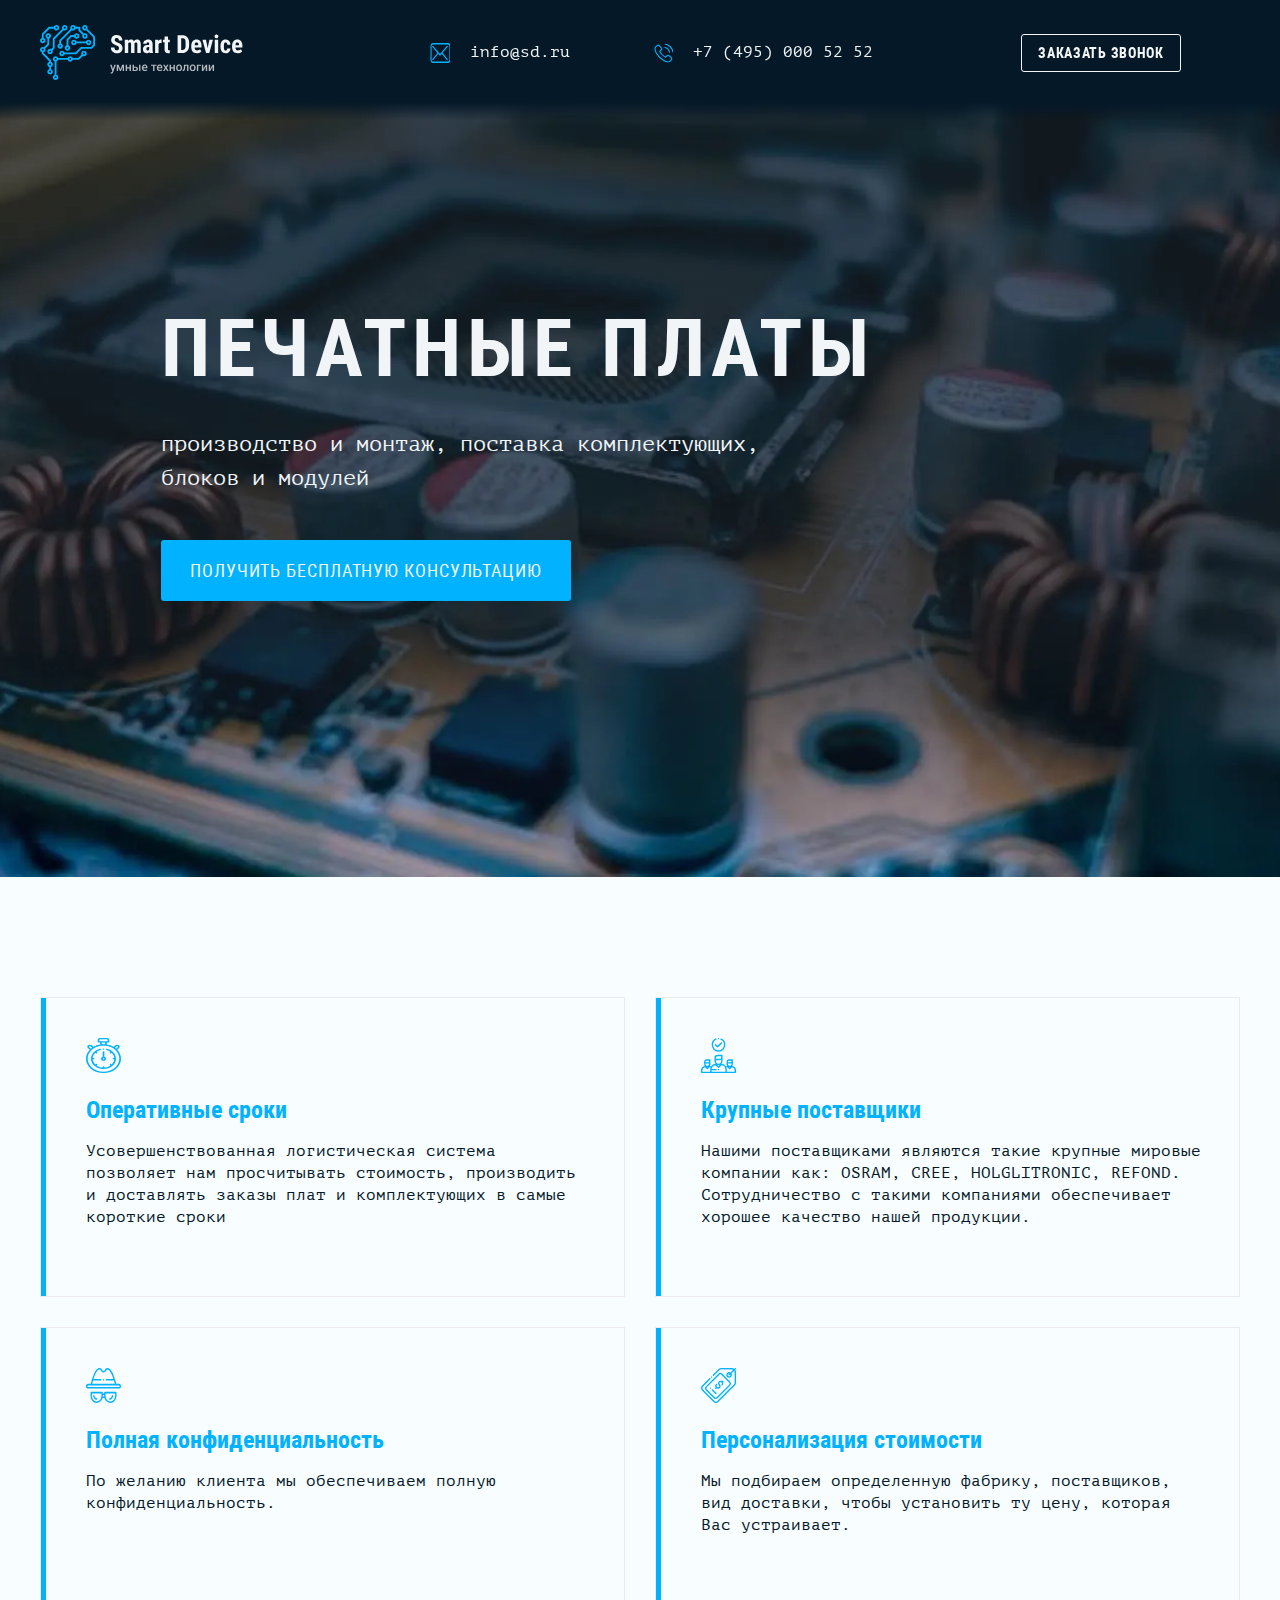
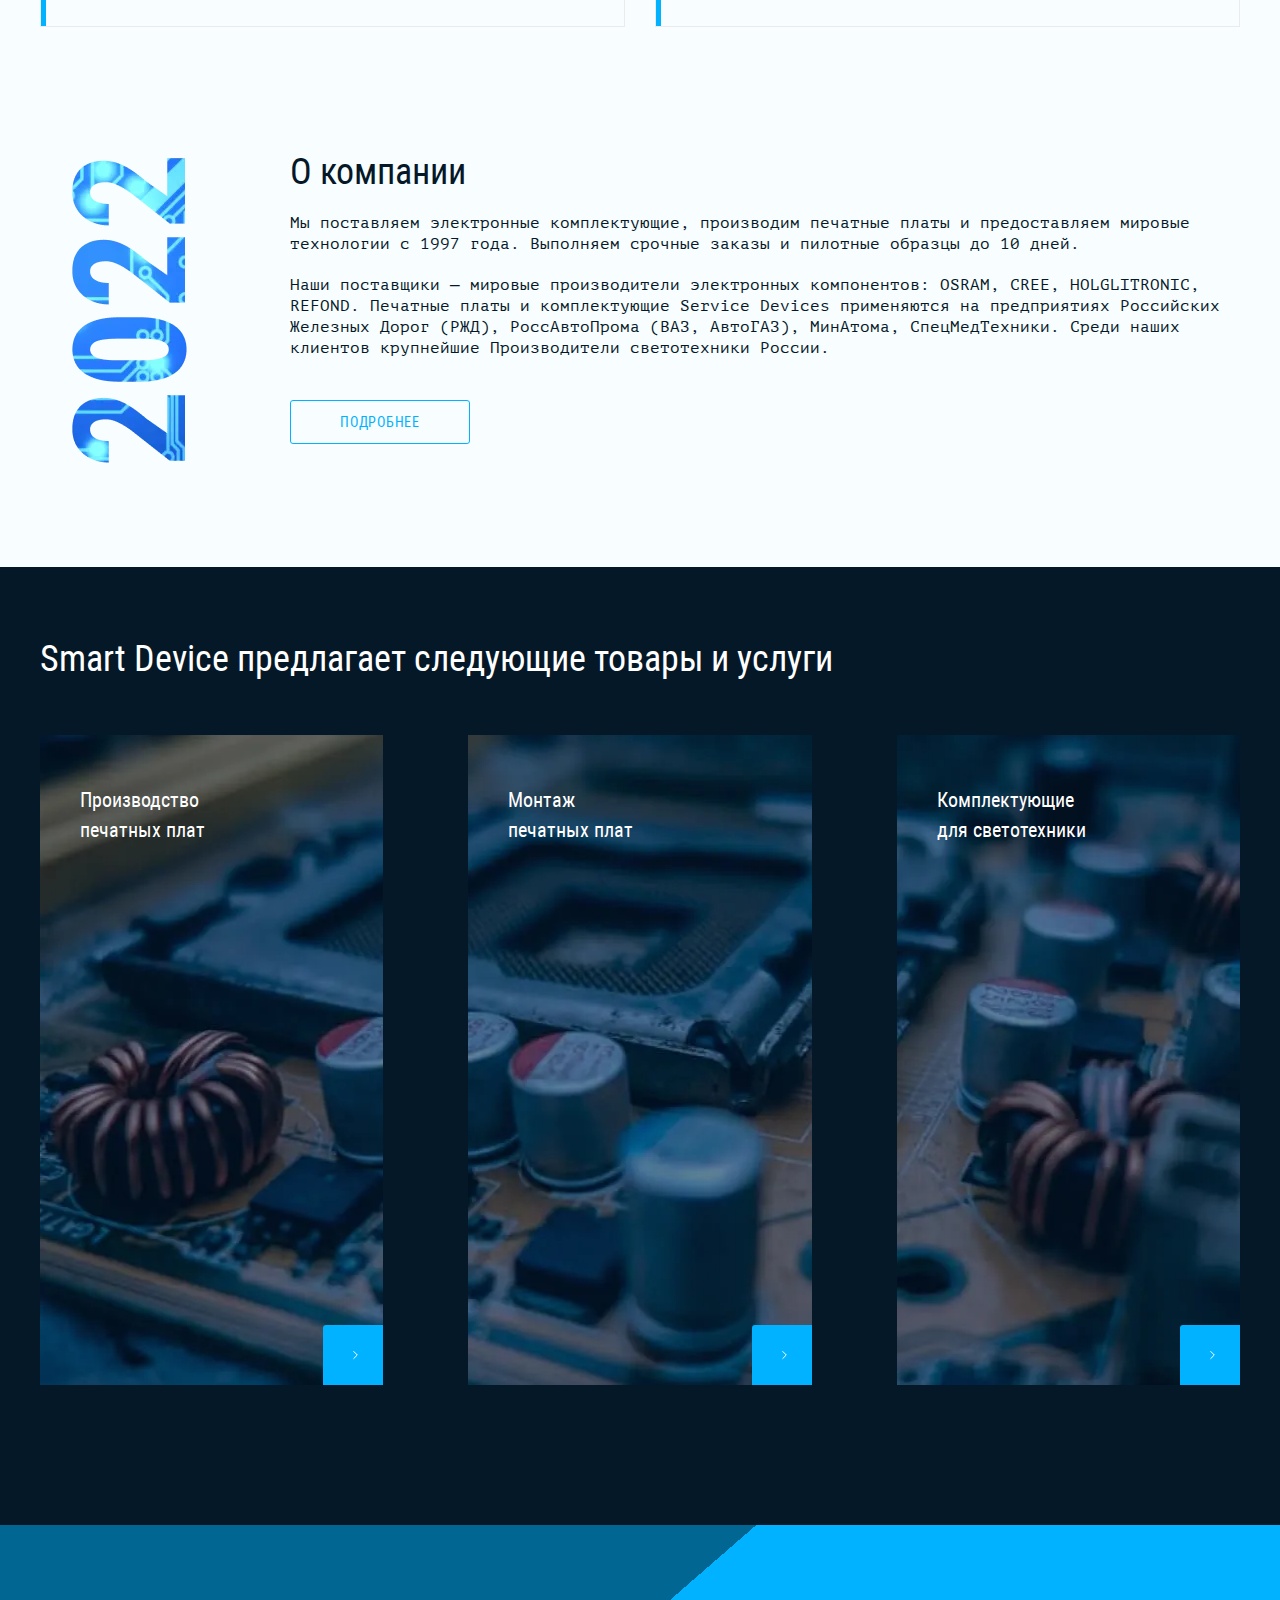
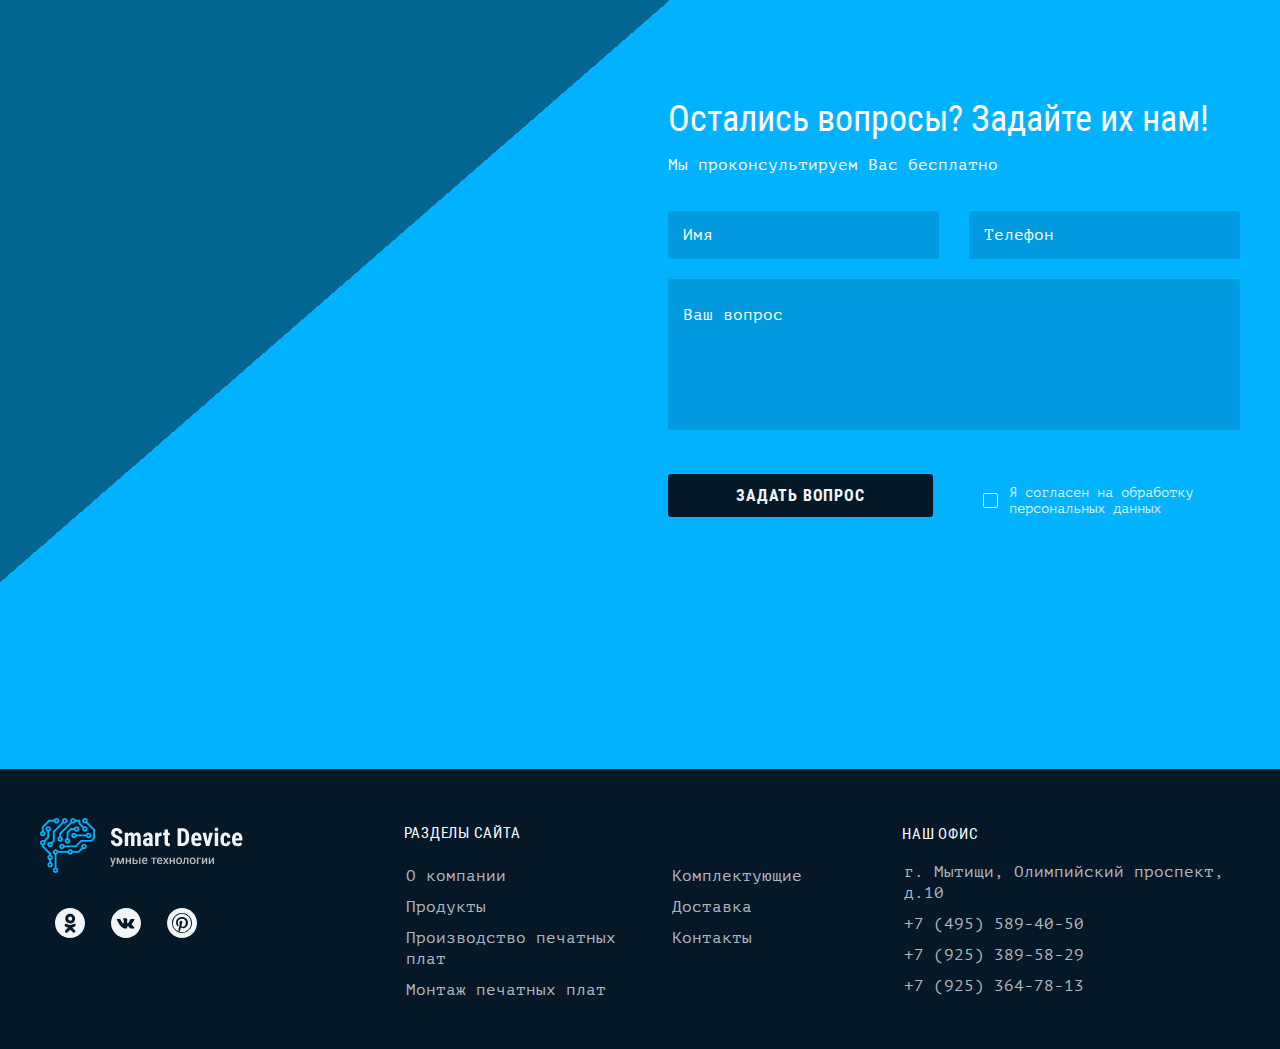
==== commit 8eb40023: "second" ====
--- a/index.html
+++ b/index.html
@@ -52,8 +52,6 @@
             <source type="image/webp" media="(max-width: 767px)" srcset="img/background-image/mobile/promo.webp 1x, img/background-image/retina/promo-mobile@2x.webp 2x">
             <source type="image/webp" media="(max-width: 1023px)" srcset="img/background-image/tablet/promo.webp 1x, img/background-image/retina/promo-tablet@2x.webp 2x">
             <source type="image/webp" srcset="img/background-image/desktop/promo-image-desktop.webp 1x, img/background-image/retina/promo-desktop@2x.webp 2x">
-            <source media="(max-width: 767px)" srcset="img/background-image/mobile/promo.jpg 1x, img/background-image/retina/promo-mobile@2x.jpg 2x">
-            <source media="(max-width: 1023px)" srcset="img/background-image/tablet/promo.jpg 1x, img/background-image/retina/promo-tablet@2x.jpg 2x">
             <img class="promo__img" src="img/background-image/desktop/promo-image-desktop.jpg" srcset="img/background-image/retina/promo-desktop@2x.jpg" width="350" height="650" alt="Фон для блока Промо">
           </picture>
         </div>
@@ -139,8 +137,6 @@
                       <source type="image/webp" media="(max-width: 767px)" srcset="img/background-image/mobile/card1.webp 1x, img/background-image/retina/card1-mobile@2x.webp 2x">
                       <source type="image/webp" media="(max-width: 1023px)" srcset="img/background-image/tablet/card1.webp 1x, img/background-image/retina/card1-tablet@2x.webp 2x">
                       <source type="image/webp" srcset="img/background-image/desktop/card1.webp 1x, img/background-image/retina/card1-desktop@2x.webp 2x">
-                      <source media="(max-width: 767px)" srcset="img/background-image/mobile/card1.jpg 1x, img/background-image/retina/card1-mobile@2x.jpg 2x">
-                      <source media="(max-width: 1023px)" srcset="img/background-image/tablet/card1.jpg 1x, img/background-image/retina/card1-tablet@2x.jpg 2x">
                       <img src="img/background-image/desktop/card1.png" srcset="img/background-image/retina/card1-desktop@2x.jpg" width="350" height="650" loading="lazy" alt="Фон для карточки 1">
                     </picture>
                   </div>
@@ -161,8 +157,6 @@
                       <source type="image/webp" media="(max-width: 767px)" srcset="img/background-image/mobile/card2.webp 1x, img/background-image/retina/card2-mobile@2x.webp 2x">
                       <source type="image/webp" media="(max-width: 1023px)" srcset="img/background-image/tablet/card2.webp 1x, img/background-image/retina/card2-tablet@2x.webp 2x">
                       <source type="image/webp" srcset="img/background-image/desktop/card2.webp 1x, img/background-image/retina/card2-desktop@2x.webp 2x">
-                      <source media="(max-width: 767px)" srcset="img/background-image/mobile/card2.jpg 1x, img/background-image/retina/card2-mobile@2x.jpg 2x">
-                      <source media="(max-width: 1023px)" srcset="img/background-image/tablet/card2.jpg 1x, img/background-image/retina/card2-tablet@2x.jpg 2x">
                       <img src="img/background-image/desktop/card2.png" srcset="img/background-image/retina/card2-desktop@2x.jpg" width="350" height="650" loading="lazy" alt="Фон для карточки 2">
                     </picture>
                   </div>
@@ -183,8 +177,6 @@
                       <source type="image/webp" media="(max-width: 767px)" srcset="img/background-image/mobile/card3.webp 1x, img/background-image/retina/card3-mobile@2x.webp 2x">
                       <source type="image/webp" media="(max-width: 1023px)" srcset="img/background-image/tablet/card3.webp 1x, img/background-image/retina/card3-tablet@2x.webp 2x">
                       <source type="image/webp" srcset="img/background-image/desktop/card3.webp 1x, img/background-image/retina/card3-desktop@2x.webp 2x">
-                      <source media="(max-width: 767px)" srcset="img/background-image/mobile/card3.jpg 1x, img/background-image/retina/card3-mobile@2x.jpg 2x">
-                      <source media="(max-width: 1023px)" srcset="img/background-image/tablet/card3.jpg 1x, img/background-image/retina/card3-tablet@2x.jpg 2x">
                       <img src="img/background-image/desktop/card3.png" srcset="img/background-image/retina/card3-desktop@2x.jpg" width="350" height="650" loading="lazy" alt="Фон для карточки 3">
                     </picture>
                   </div>
@@ -206,7 +198,6 @@
             <div class="feedback__image-wrapper">
               <picture>
               <source type="image/webp" srcset="img/background-image/desktop/paper_airplane.webp 1x, img/background-image/retina/paper_airplane@2x.webp 2x">
-              <img src="img/background-image/desktop/paper_airplane.png" srcset="img/background-image/retina/paper_airplane@2x.png" width="510" height="285" loading="lazy" alt="Изображение бумажного самолета">
             </picture>
             </div>
             <div class="feedback__content-wrapper">
